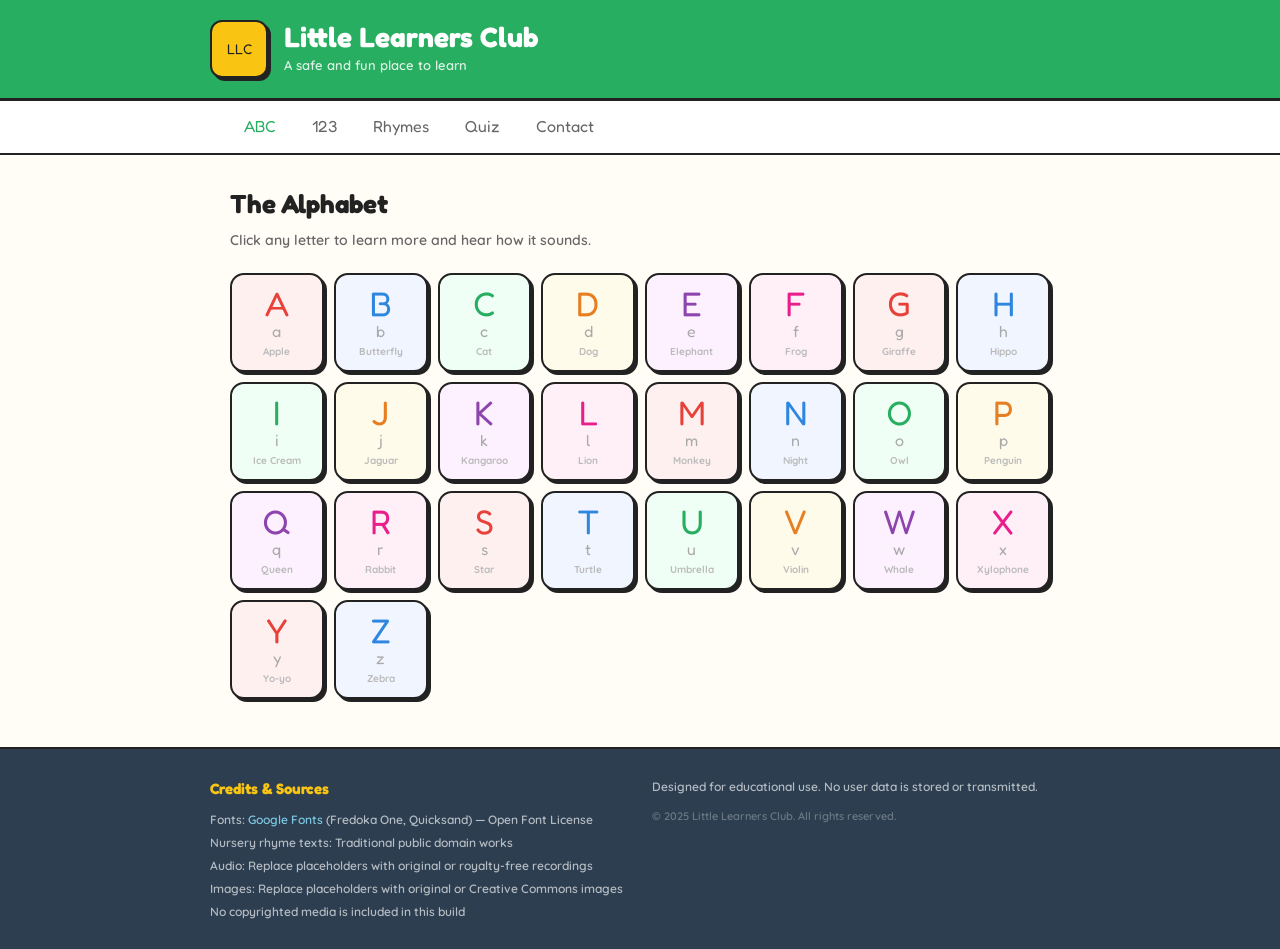
==== kids-learning.html @ 52f984ca "Add files via upload" ====
<!DOCTYPE html>
<html lang="en">
<head>
  <meta charset="UTF-8">
  <meta name="viewport" content="width=device-width, initial-scale=1.0">
  <meta name="description" content="Little Learners Club - An interactive educational website for children to learn the alphabet, numbers, and nursery rhymes.">
  <title>Little Learners Club</title>
  <link rel="preconnect" href="https://fonts.googleapis.com">
  <link rel="preconnect" href="https://fonts.gstatic.com" crossorigin>
  <link href="https://fonts.googleapis.com/css2?family=Fredoka+One&family=Quicksand:wght@400;600;700&display=swap" rel="stylesheet">
  <link rel="stylesheet" href="style.css">
</head>
<body>

  <a href="#main-content" class="skip-link">Skip to main content</a>

  <header role="banner">
    <div class="header-inner">
      <div class="header-badge" aria-hidden="true">LLC</div>
      <div class="header-text">
        <h1>Little Learners Club</h1>
        <p>A safe and fun place to learn</p>
      </div>

    </div>
  </header>

  <nav role="navigation" aria-label="Main navigation">
    <ul class="nav-list">
      <li><a href="#section-alpha"   class="nav-link active" data-tab="alpha"   aria-current="page">ABC</a></li>
      <li><a href="#section-nums"    class="nav-link"        data-tab="nums">123</a></li>
      <li><a href="#section-rhymes"  class="nav-link"        data-tab="rhymes">Rhymes</a></li>
      <li><a href="#section-quiz"    class="nav-link"        data-tab="quiz">Quiz</a></li>
      <li><a href="#section-contact" class="nav-link"        data-tab="contact">Contact</a></li>
    </ul>
  </nav>

  <main id="main-content" role="main">

    <section id="section-alpha" class="tab-section active" aria-labelledby="alpha-heading">
      <h2 id="alpha-heading" class="section-title">The Alphabet</h2>
      <p class="section-desc">Click any letter to learn more and hear how it sounds.</p>
      <div class="alpha-grid" id="alphaGrid" role="list" aria-label="Alphabet cards"></div>
    </section>

    <section id="section-nums" class="tab-section" aria-labelledby="nums-heading" aria-hidden="true">
      <h2 id="nums-heading" class="section-title">Numbers 0 to 10</h2>
      <p class="section-desc">Click a number card to see its image and play the audio.</p>
      <div class="num-grid" id="numGrid" role="list" aria-label="Number cards"></div>
    </section>

    <section id="section-rhymes" class="tab-section" aria-labelledby="rhymes-heading" aria-hidden="true">
      <h2 id="rhymes-heading" class="section-title">Nursery Rhymes</h2>
      <p class="section-desc">Open a rhyme to read along and play the audio.</p>

      <figure class="video-placeholder" aria-label="Video placeholder">
        <div class="video-box" role="img" aria-label="Video placeholder for nursery rhyme sing-along">
          <div class="video-icon" aria-hidden="true">
            <span class="video-triangle">&#9654;</span>
          </div>
          <p class="video-caption-top">Sing-Along Video</p>
        </div>
        <figcaption>
          Nursery rhyme sing-along video. Replace <code>src</code> with your video file.
          Transcript is shown below each rhyme.
        </figcaption>
      </figure>

      <div class="rhyme-list" id="rhymeList"></div>
    </section>

    <section id="section-quiz" class="tab-section" aria-labelledby="quiz-heading" aria-hidden="true">
      <h2 id="quiz-heading" class="section-title">Quick Quiz</h2>
      <p class="section-desc">Test what you have learned. Answer the question below.</p>
      <div class="quiz-box" id="quizBox" aria-live="polite"></div>
      <div class="quiz-controls">
        <button class="btn-primary" id="nextQuizBtn" onclick="loadQuiz()">Next Question</button>
      </div>
      <div class="quiz-score" id="quizScore" aria-live="polite"></div>
    </section>

    <section id="section-contact" class="tab-section" aria-labelledby="contact-heading" aria-hidden="true">
      <h2 id="contact-heading" class="section-title">Get in Touch</h2>
      <p class="section-desc">Have a suggestion or want to share feedback? Fill in the form below.</p>

      <div class="form-success" id="formSuccess" role="alert" aria-hidden="true">
        <strong>Thank you!</strong> Your message has been received. We will get back to you soon.
      </div>

      <form id="contactForm" class="contact-form" novalidate aria-label="Contact form">

        <div class="form-group">
          <label for="fieldName">Your Name <span class="required" aria-hidden="true">*</span></label>
          <input
            type="text"
            id="fieldName"
            name="name"
            placeholder="e.g. Sarah"
            autocomplete="name"
            aria-required="true"
            aria-describedby="nameError"
          >
          <span class="field-error" id="nameError" role="alert" aria-live="polite"></span>
        </div>

        <div class="form-group">
          <label for="fieldEmail">Email Address <span class="required" aria-hidden="true">*</span></label>
          <input
            type="email"
            id="fieldEmail"
            name="email"
            placeholder="e.g. sarah@example.com"
            autocomplete="email"
            aria-required="true"
            aria-describedby="emailError"
          >
          <span class="field-error" id="emailError" role="alert" aria-live="polite"></span>
        </div>

        <div class="form-group">
          <label for="fieldAge">Child's Age Group <span class="required" aria-hidden="true">*</span></label>
          <select id="fieldAge" name="age_group" aria-required="true" aria-describedby="ageError">
            <option value="">Select an age group</option>
            <option value="2-3">2 to 3 years</option>
            <option value="4-5">4 to 5 years</option>
            <option value="6-7">6 to 7 years</option>
            <option value="8+">8 years and above</option>
          </select>
          <span class="field-error" id="ageError" role="alert" aria-live="polite"></span>
        </div>

        <div class="form-group">
          <label for="fieldMessage">Message <span class="required" aria-hidden="true">*</span></label>
          <textarea
            id="fieldMessage"
            name="message"
            rows="5"
            placeholder="Write your message here..."
            aria-required="true"
            aria-describedby="messageError"
          ></textarea>
          <span class="field-error" id="messageError" role="alert" aria-live="polite"></span>
        </div>

        <div class="form-group form-check">
          <input type="checkbox" id="fieldConsent" name="consent" aria-required="true" aria-describedby="consentError">
          <label for="fieldConsent">
            I agree that this information may be used to respond to my enquiry.
            <span class="required" aria-hidden="true">*</span>
          </label>
          <span class="field-error" id="consentError" role="alert" aria-live="polite"></span>
        </div>

        <button type="submit" class="btn-primary btn-submit">Send Message</button>

      </form>
    </section>

  </main>

  <footer role="contentinfo">
    <div class="footer-inner">
      <div class="footer-credits">
        <h3>Credits &amp; Sources</h3>
        <ul>
          <li>Fonts: <a href="https://fonts.google.com" target="_blank" rel="noopener noreferrer">Google Fonts</a> (Fredoka One, Quicksand) &mdash; Open Font License</li>
          <li>Nursery rhyme texts: Traditional public domain works</li>
          <li>Audio: Replace placeholders with original or royalty-free recordings</li>
          <li>Images: Replace placeholders with original or Creative Commons images</li>
          <li>No copyrighted media is included in this build</li>
        </ul>
      </div>
      <div class="footer-note">
        <p>Designed for educational use. No user data is stored or transmitted.</p>
        <p class="footer-copy">&copy; 2025 Little Learners Club. All rights reserved.</p>
      </div>
    </div>
  </footer>

  <div class="popup-overlay" id="popup" role="dialog" aria-modal="true" aria-labelledby="popLabel" aria-hidden="true" onclick="handleOverlayClick(event)">
    <div class="popup">
      <button class="popup-close" onclick="closePopup()" aria-label="Close popup">&#x2715;</button>

      <div class="img-placeholder" role="img" aria-label="Image placeholder">
        <div class="img-icon" aria-hidden="true"></div>
        <div class="img-path" id="popImgPath">images/letter-a.png</div>
        <p class="img-alt-note" id="popImgAlt"></p>
      </div>

      <span class="big-display" id="popDisplay" aria-live="polite"></span>
      <div class="popup-label" id="popLabel"></div>

      <div class="audio-bar">
        <button
          class="play-btn"
          id="popPlayBtn"
          onclick="handlePopupPlay(event)"
          aria-label="Play audio for this item"
        >&#9654;</button>
        <div class="audio-label" id="popAudioLabel">
          Audio placeholder<br>
          <span id="popAudioPath">audio/letter-a.mp3</span>
        </div>
      </div>

    </div>
  </div>

  <script src="app.js"></script>

</body>
</html>
---- style.css ----
/* ======================================================
   CUSTOM PROPERTIES
====================================================== */
:root {
  --ink:        #222;
  --white:      #ffffff;
  --bg:         #fffdf6;
  --red:        #e8413a;
  --blue:       #2e86de;
  --green:      #27ae60;
  --yellow:     #f9c412;
  --purple:     #8e44ad;
  --orange:     #e67e22;
  --pink:       #e91e8c;

  --font-display: 'Fredoka One', cursive;
  --font-body:    'Quicksand', sans-serif;

  --radius:     14px;
  --border:     2.5px solid var(--ink);
  --shadow:     3px 3px 0 var(--ink);
}

/* ======================================================
   RESET & BASE
====================================================== */
*, *::before, *::after {
  box-sizing: border-box;
  margin: 0;
  padding: 0;
}

html { scroll-behavior: smooth; }

body {
  font-family: var(--font-body);
  background: var(--bg);
  color: var(--ink);
  line-height: 1.6;
  min-height: 100vh;
}

/* ======================================================
   SKIP LINK
====================================================== */
.skip-link {
  position: absolute;
  top: -100px;
  left: 16px;
  background: var(--ink);
  color: var(--white);
  padding: 8px 16px;
  border-radius: 8px;
  font-weight: 700;
  font-size: 14px;
  text-decoration: none;
  z-index: 9999;
  transition: top 0.2s;
}
.skip-link:focus { top: 8px; }

/* ======================================================
   FOCUS STYLES
====================================================== */
:focus-visible {
  outline: 3px solid var(--yellow);
  outline-offset: 3px;
  border-radius: 4px;
}

/* ======================================================
   HEADER
====================================================== */
header {
  background: var(--green);
  border-bottom: 3px solid var(--ink);
  padding: 20px 24px;
}

.header-inner {
  max-width: 860px;
  margin: 0 auto;
  display: flex;
  align-items: center;
  gap: 16px;
}

.header-badge {
  flex-shrink: 0;
  width: 58px;
  height: 58px;
  background: var(--yellow);
  border: 2.5px solid var(--ink);
  border-radius: 12px;
  display: flex;
  align-items: center;
  justify-content: center;
  box-shadow: var(--shadow);
  font-family: var(--font-display);
  font-size: 14px;
  color: var(--ink);
  line-height: 1.1;
  text-align: center;
}

.header-text h1 {
  font-family: var(--font-display);
  font-size: 28px;
  color: var(--white);
  line-height: 1.1;
}

.header-text p {
  font-size: 13px;
  color: rgba(255,255,255,0.85);
  font-weight: 600;
  margin-top: 2px;
}

.header-deco { display: none; }

/* ======================================================
   NAVIGATION
====================================================== */
nav {
  background: var(--white);
  border-bottom: 2.5px solid var(--ink);
  position: sticky;
  top: 0;
  z-index: 50;
}

.nav-list {
  max-width: 860px;
  margin: 0 auto;
  display: flex;
  list-style: none;
  padding: 0 16px;
  overflow-x: auto;
  scrollbar-width: none;
}
.nav-list::-webkit-scrollbar { display: none; }

.nav-link {
  display: block;
  padding: 13px 18px;
  font-family: var(--font-display);
  font-size: 16px;
  color: #666;
  text-decoration: none;
  border-bottom: 3px solid transparent;
  margin-bottom: -2.5px;
  white-space: nowrap;
  transition: color 0.15s, border-color 0.15s;
}

.nav-link.active,
.nav-link[aria-current="page"] {
  color: var(--green);
  border-bottom-color: var(--green);
}

.nav-link:hover:not(.active) {
  color: var(--ink);
  border-bottom-color: #ddd;
}

/* ======================================================
   MAIN
====================================================== */
main {
  max-width: 860px;
  margin: 0 auto;
  padding: 28px 20px 48px;
  min-height: 520px;
}

.tab-section { display: none; }
.tab-section.active { display: block; }

.section-title {
  font-family: var(--font-display);
  font-size: 26px;
  color: var(--ink);
  margin-bottom: 4px;
}

.section-desc {
  font-size: 14px;
  color: #666;
  margin-bottom: 22px;
  font-weight: 600;
}

/* ======================================================
   ALPHABET GRID
====================================================== */
.alpha-grid {
  display: grid;
  grid-template-columns: repeat(auto-fill, minmax(86px, 1fr));
  gap: 10px;
}

.alpha-card {
  background: var(--white);
  border-radius: var(--radius);
  border: var(--border);
  padding: 12px 6px 10px;
  text-align: center;
  cursor: pointer;
  transition: transform 0.12s, box-shadow 0.12s;
  user-select: none;
  box-shadow: var(--shadow);
}

.alpha-card:hover,
.alpha-card:focus {
  transform: translateY(-3px);
  box-shadow: 3px 6px 0 var(--ink);
}

.alpha-card:active {
  transform: translateY(1px);
  box-shadow: 1px 1px 0 var(--ink);
}

.alpha-card .big-letter {
  font-family: var(--font-display);
  font-size: 34px;
  line-height: 1;
  display: block;
}

.alpha-card .small-letter {
  font-family: var(--font-display);
  font-size: 16px;
  color: #aaa;
  display: block;
  line-height: 1;
  margin-top: 2px;
}

.alpha-card .word {
  font-size: 10px;
  color: #bbb;
  margin-top: 5px;
  display: block;
  font-weight: 700;
}

.alpha-card:nth-child(6n+1) { background: #fff0f0; }
.alpha-card:nth-child(6n+1) .big-letter { color: var(--red); }
.alpha-card:nth-child(6n+2) { background: #f0f5ff; }
.alpha-card:nth-child(6n+2) .big-letter { color: var(--blue); }
.alpha-card:nth-child(6n+3) { background: #f0fff5; }
.alpha-card:nth-child(6n+3) .big-letter { color: var(--green); }
.alpha-card:nth-child(6n+4) { background: #fffbea; }
.alpha-card:nth-child(6n+4) .big-letter { color: var(--orange); }
.alpha-card:nth-child(6n+5) { background: #fdf0ff; }
.alpha-card:nth-child(6n+5) .big-letter { color: var(--purple); }
.alpha-card:nth-child(6n+6) { background: #fff0f8; }
.alpha-card:nth-child(6n+6) .big-letter { color: var(--pink); }

/* ======================================================
   NUMBER GRID
====================================================== */
.num-grid {
  display: grid;
  grid-template-columns: repeat(auto-fill, minmax(110px, 1fr));
  gap: 12px;
}

.num-card {
  background: var(--white);
  border-radius: var(--radius);
  border: var(--border);
  padding: 18px 10px 12px;
  text-align: center;
  cursor: pointer;
  box-shadow: var(--shadow);
  transition: transform 0.12s, box-shadow 0.12s;
  user-select: none;
}

.num-card:hover,
.num-card:focus {
  transform: translateY(-3px);
  box-shadow: 3px 6px 0 var(--ink);
}

.num-card:active {
  transform: translateY(1px);
  box-shadow: 1px 1px 0 var(--ink);
}

.num-card .big-num {
  font-family: var(--font-display);
  font-size: 50px;
  line-height: 1;
  display: block;
}

.num-card .dot-count {
  font-size: 12px;
  color: var(--orange);
  margin-top: 4px;
  letter-spacing: 3px;
  min-height: 18px;
  display: block;
}

.num-card .num-word {
  font-size: 11px;
  font-weight: 700;
  color: #888;
  margin-top: 4px;
  text-transform: uppercase;
  letter-spacing: 0.5px;
  display: block;
}

.num-card .tap-hint {
  font-size: 10px;
  color: #ccc;
  margin-top: 5px;
  display: block;
  font-weight: 600;
}

.num-card:nth-child(4n+1) .big-num { color: var(--red); }
.num-card:nth-child(4n+2) .big-num { color: var(--blue); }
.num-card:nth-child(4n+3) .big-num { color: var(--green); }
.num-card:nth-child(4n+4) .big-num { color: var(--purple); }

/* ======================================================
   VIDEO PLACEHOLDER
====================================================== */
.video-placeholder {
  margin-bottom: 24px;
}

.video-box {
  background: #1a1a2e;
  border-radius: var(--radius);
  border: var(--border);
  box-shadow: var(--shadow);
  height: 170px;
  display: flex;
  flex-direction: column;
  align-items: center;
  justify-content: center;
  gap: 10px;
  cursor: pointer;
}

.video-icon {
  width: 56px;
  height: 56px;
  border-radius: 50%;
  background: rgba(249,196,18,0.2);
  border: 2px solid var(--yellow);
  display: flex;
  align-items: center;
  justify-content: center;
}

.video-triangle {
  font-size: 20px;
  color: var(--yellow);
  margin-left: 4px;
}

.video-caption-top {
  font-family: var(--font-display);
  font-size: 13px;
  color: rgba(255,255,255,0.5);
  letter-spacing: 1.5px;
  text-transform: uppercase;
}

.video-placeholder figcaption {
  font-size: 12px;
  color: #aaa;
  margin-top: 8px;
  line-height: 1.5;
}

/* ======================================================
   RHYME LIST
====================================================== */
.rhyme-list {
  display: flex;
  flex-direction: column;
  gap: 10px;
}

.rhyme-card {
  background: var(--white);
  border-radius: var(--radius);
  border: var(--border);
  box-shadow: var(--shadow);
  overflow: hidden;
}

.rhyme-card:nth-child(4n+1) { border-left: 5px solid var(--red); }
.rhyme-card:nth-child(4n+2) { border-left: 5px solid var(--blue); }
.rhyme-card:nth-child(4n+3) { border-left: 5px solid var(--green); }
.rhyme-card:nth-child(4n+4) { border-left: 5px solid var(--purple); }

.rhyme-header {
  display: flex;
  align-items: center;
  justify-content: space-between;
  padding: 14px 16px;
  cursor: pointer;
  gap: 12px;
}

.rhyme-header:focus { outline: 3px solid var(--yellow); outline-offset: -3px; }

.rhyme-name {
  font-family: var(--font-display);
  font-size: 17px;
  color: var(--ink);
}

.rhyme-arrow {
  font-size: 12px;
  color: #aaa;
  transition: transform 0.2s;
  flex-shrink: 0;
}

.rhyme-card.open .rhyme-arrow { transform: rotate(90deg); }

.rhyme-body {
  display: none;
  padding: 12px 16px 16px;
  font-size: 14px;
  line-height: 2;
  color: #444;
  font-weight: 600;
  border-top: 2px solid #eee;
}

.rhyme-card.open .rhyme-body { display: block; }

.rhyme-transcript {
  margin-top: 12px;
  padding-top: 10px;
  border-top: 1px dashed #ddd;
  font-size: 11px;
  color: #bbb;
  font-style: italic;
}

/* ======================================================
   AUDIO BAR
====================================================== */
.audio-bar {
  display: flex;
  align-items: center;
  gap: 12px;
  margin-bottom: 14px;
  background: #f7f7f7;
  border-radius: 10px;
  padding: 10px 14px;
  border: 2px solid #eee;
}

.play-btn {
  width: 36px;
  height: 36px;
  border-radius: 50%;
  border: 2px solid var(--ink);
  background: var(--green);
  cursor: pointer;
  display: flex;
  align-items: center;
  justify-content: center;
  font-size: 11px;
  color: var(--white);
  flex-shrink: 0;
  box-shadow: 2px 2px 0 var(--ink);
  transition: background 0.12s, transform 0.12s;
  padding: 0;
  line-height: 1;
}

.play-btn:hover,
.play-btn:focus {
  background: #219a52;
  transform: scale(1.05);
}

.play-btn:active { transform: scale(0.96); }

.audio-label {
  font-size: 11px;
  color: #888;
  font-weight: 700;
  line-height: 1.5;
}

/* ======================================================
   QUIZ SECTION
====================================================== */
.quiz-box {
  background: var(--white);
  border-radius: var(--radius);
  border: var(--border);
  box-shadow: var(--shadow);
  padding: 24px 20px;
  margin-bottom: 16px;
  min-height: 180px;
}

.quiz-question {
  font-family: var(--font-display);
  font-size: 20px;
  color: var(--ink);
  margin-bottom: 18px;
  line-height: 1.35;
}

.quiz-options {
  display: grid;
  grid-template-columns: 1fr 1fr;
  gap: 10px;
  list-style: none;
}

.quiz-option {
  background: #f5f5f5;
  border: 2px solid var(--ink);
  border-radius: 10px;
  padding: 11px 14px;
  font-family: var(--font-display);
  font-size: 16px;
  color: var(--ink);
  cursor: pointer;
  text-align: center;
  box-shadow: 2px 2px 0 var(--ink);
  transition: background 0.12s, transform 0.1s;
}

.quiz-option:hover:not(:disabled),
.quiz-option:focus:not(:disabled) {
  background: #ebebeb;
  transform: translateY(-2px);
}

.quiz-option.correct {
  background: #d4edda;
  border-color: var(--green);
  color: #155724;
  box-shadow: 2px 2px 0 var(--green);
}

.quiz-option.wrong {
  background: #fde8e7;
  border-color: var(--red);
  color: var(--red);
  box-shadow: 2px 2px 0 var(--red);
}

.quiz-option:disabled { cursor: default; transform: none; }

.quiz-result {
  font-size: 15px;
  font-weight: 700;
  margin-top: 14px;
  padding: 12px 16px;
  border-radius: 10px;
  border: 2px solid;
  font-family: var(--font-display);
}

.quiz-result.pass {
  background: #d4edda;
  border-color: var(--green);
  color: #155724;
}

.quiz-result.fail {
  background: #fde8e7;
  border-color: var(--red);
  color: var(--red);
}

.quiz-controls { margin-bottom: 14px; }

.quiz-score {
  font-size: 14px;
  font-weight: 700;
  color: #666;
  min-height: 20px;
}

/* ======================================================
   BUTTONS
====================================================== */
.btn-primary {
  background: var(--blue);
  color: var(--white);
  border: 2px solid var(--ink);
  border-radius: 10px;
  padding: 11px 26px;
  font-family: var(--font-display);
  font-size: 16px;
  cursor: pointer;
  box-shadow: var(--shadow);
  transition: background 0.12s, transform 0.1s;
}

.btn-primary:hover,
.btn-primary:focus {
  background: #2472c8;
  transform: translateY(-2px);
}

.btn-primary:active {
  transform: translateY(1px);
  box-shadow: 1px 1px 0 var(--ink);
}

/* ======================================================
   CONTACT FORM
====================================================== */
.contact-form {
  background: var(--white);
  border-radius: var(--radius);
  border: var(--border);
  box-shadow: var(--shadow);
  padding: 28px 24px;
  max-width: 560px;
}

.form-group { margin-bottom: 18px; }

.form-group label {
  display: block;
  font-family: var(--font-display);
  font-size: 15px;
  font-weight: 700;
  color: var(--ink);
  margin-bottom: 6px;
}

.required { color: var(--red); margin-left: 2px; }

.form-group input:not([type="checkbox"]),
.form-group select,
.form-group textarea {
  width: 100%;
  padding: 10px 13px;
  border: 2px solid #ccc;
  border-radius: 10px;
  font-family: var(--font-body);
  font-size: 14px;
  font-weight: 600;
  color: var(--ink);
  background: #fafafa;
  transition: border-color 0.15s;
  appearance: none;
}

.form-group input:not([type="checkbox"]):focus,
.form-group select:focus,
.form-group textarea:focus {
  border-color: var(--blue);
  background: var(--white);
  outline: none;
  box-shadow: 0 0 0 3px rgba(46,134,222,0.15);
}

.form-group input:not([type="checkbox"]).invalid,
.form-group select.invalid,
.form-group textarea.invalid {
  border-color: var(--red);
  background: #fff8f8;
}

.form-group textarea {
  resize: vertical;
  min-height: 110px;
}

.form-check {
  display: flex;
  align-items: flex-start;
  gap: 10px;
  flex-wrap: wrap;
}

.form-check input[type="checkbox"] {
  width: 20px;
  height: 20px;
  min-width: 20px;
  margin-top: 2px;
  flex-shrink: 0;
  cursor: pointer;
  accent-color: var(--green);
}

.form-check input[type="checkbox"].invalid {
  outline: 2px solid var(--red);
  outline-offset: 2px;
}

.form-check label {
  margin-bottom: 0;
  font-family: var(--font-body);
  font-size: 14px;
  font-weight: 600;
  line-height: 1.5;
  flex: 1;
}

.form-check .field-error {
  flex-basis: 100%;
  margin-top: 0;
  padding-left: 30px;
}

.field-error {
  display: block;
  font-size: 12px;
  color: var(--red);
  font-weight: 700;
  margin-top: 5px;
  min-height: 18px;
}

.btn-submit {
  width: 100%;
  padding: 13px;
  font-size: 17px;
  margin-top: 6px;
  background: var(--green);
}

.btn-submit:hover,
.btn-submit:focus { background: #219a52; }

.form-success {
  display: none;
  background: #d4edda;
  border: 2px solid var(--green);
  border-radius: 10px;
  padding: 14px 18px;
  font-size: 14px;
  font-weight: 700;
  color: #155724;
  margin-bottom: 20px;
}

.form-success.show { display: block; }

/* ======================================================
   POPUP
====================================================== */
.popup-overlay {
  display: none;
  position: fixed;
  top: 0; left: 0; right: 0; bottom: 0;
  background: rgba(0,0,0,0.5);
  align-items: center;
  justify-content: center;
  z-index: 200;
  padding: 20px;
}

.popup-overlay.show { display: flex; }

.popup {
  background: var(--white);
  border-radius: var(--radius);
  border: var(--border);
  box-shadow: 5px 5px 0 var(--ink);
  padding: 22px 24px 24px;
  text-align: center;
  max-width: 300px;
  width: 100%;
  position: relative;
  animation: popIn 0.2s cubic-bezier(0.34, 1.56, 0.64, 1);
}

@keyframes popIn {
  from { transform: scale(0.6); opacity: 0; }
  to   { transform: scale(1);   opacity: 1; }
}

.img-placeholder {
  width: 100%;
  height: 120px;
  background: #f5f5f5;
  border-radius: 10px;
  border: 2px dashed #ccc;
  display: flex;
  flex-direction: column;
  align-items: center;
  justify-content: center;
  margin-bottom: 14px;
}

.img-icon {
  width: 38px;
  height: 30px;
  border: 2px solid #ccc;
  border-radius: 5px;
  position: relative;
}

.img-icon::before {
  content: '';
  position: absolute;
  bottom: 6px; left: 5px;
  width: 0; height: 0;
  border-left: 7px solid transparent;
  border-right: 7px solid transparent;
  border-bottom: 9px solid #ccc;
}

.img-icon::after {
  content: '';
  position: absolute;
  bottom: 7px; right: 5px;
  width: 7px; height: 7px;
  border-radius: 50%;
  background: #ccc;
}

.img-path {
  font-size: 10px;
  color: #bbb;
  font-weight: 700;
  margin-top: 8px;
  padding: 0 10px;
  word-break: break-all;
}

.img-alt-note {
  font-size: 10px;
  color: #ccc;
  margin-top: 2px;
  padding: 0 10px;
  font-style: italic;
}

.popup .big-display {
  font-family: var(--font-display);
  font-size: 60px;
  line-height: 1;
  display: block;
}

.popup .popup-label {
  font-family: var(--font-display);
  font-size: 19px;
  color: #666;
  margin-top: 4px;
  margin-bottom: 14px;
}

.popup-close {
  position: absolute;
  top: 10px; right: 12px;
  width: 28px; height: 28px;
  border-radius: 50%;
  background: #f0f0f0;
  border: 2px solid #ccc;
  cursor: pointer;
  font-size: 13px;
  color: #888;
  display: flex;
  align-items: center;
  justify-content: center;
  transition: background 0.12s;
}

.popup-close:hover,
.popup-close:focus {
  background: #e0e0e0;
  color: var(--ink);
}

/* ======================================================
   FOOTER
====================================================== */
footer {
  background: #2c3e50;
  border-top: 2.5px solid var(--ink);
  color: rgba(255,255,255,0.65);
  padding: 28px 24px;
}

.footer-inner {
  max-width: 860px;
  margin: 0 auto;
  display: grid;
  grid-template-columns: 1fr 1fr;
  gap: 24px;
}

footer h3 {
  font-family: var(--font-display);
  font-size: 15px;
  color: var(--yellow);
  margin-bottom: 10px;
}

footer ul {
  list-style: none;
  display: flex;
  flex-direction: column;
  gap: 5px;
}

footer ul li {
  font-size: 12px;
  line-height: 1.5;
  font-weight: 600;
}

footer a {
  color: #7ec8e3;
  text-decoration: none;
}

footer a:hover { text-decoration: underline; }

.footer-note {
  font-size: 12px;
  line-height: 1.7;
  font-weight: 600;
}

.footer-copy {
  margin-top: 10px;
  font-size: 11px;
  color: rgba(255,255,255,0.3);
}

/* ======================================================
   RESPONSIVE
====================================================== */
@media (max-width: 560px) {
  .header-text h1 { font-size: 22px; }
  main { padding: 20px 14px 32px; }
  .alpha-grid { grid-template-columns: repeat(auto-fill, minmax(70px, 1fr)); }
  .num-grid { grid-template-columns: repeat(auto-fill, minmax(96px, 1fr)); }
  .quiz-options { grid-template-columns: 1fr; }
  .footer-inner { grid-template-columns: 1fr; }
  .contact-form { padding: 20px 16px; }
}
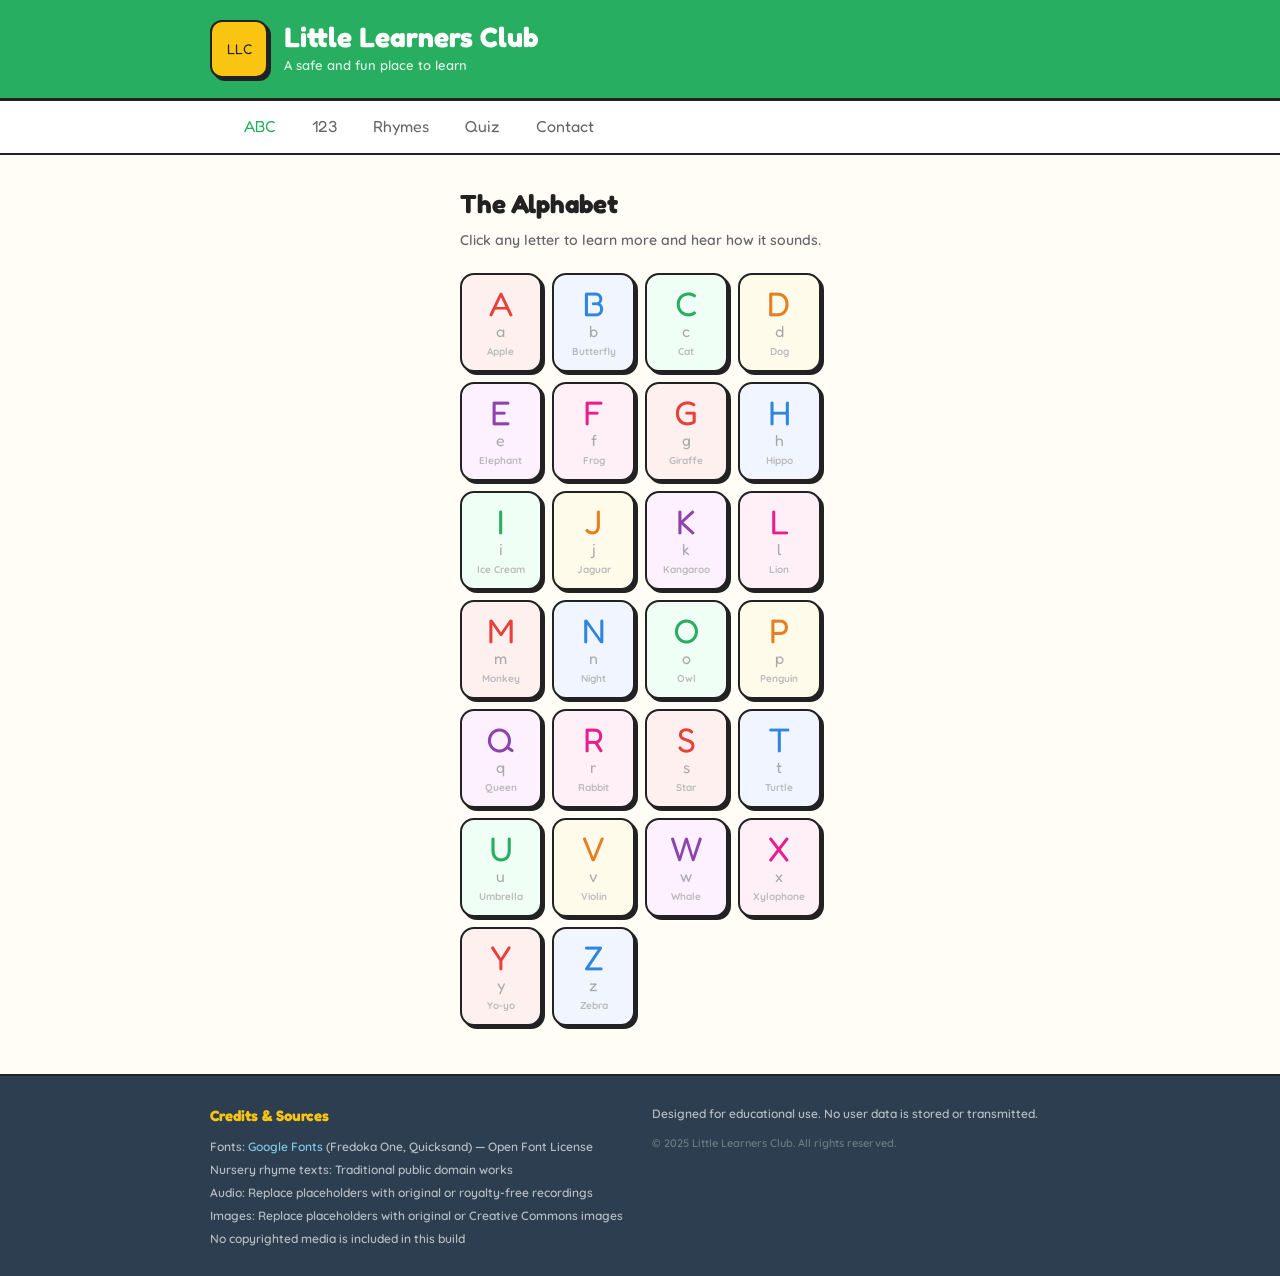
==== commit ed13beb0: "Update kids-learning.html" ====
--- a/kids-learning.html
+++ b/kids-learning.html
@@ -8,7 +8,7 @@
   <link rel="preconnect" href="https://fonts.googleapis.com">
   <link rel="preconnect" href="https://fonts.gstatic.com" crossorigin>
   <link href="https://fonts.googleapis.com/css2?family=Fredoka+One&family=Quicksand:wght@400;600;700&display=swap" rel="stylesheet">
-  <link rel="stylesheet" href="style.css">
+  <link rel="stylesheet" href="css/style.css">
 </head>
 <body>
 
@@ -206,7 +206,7 @@
     </div>
   </div>
 
-  <script src="app.js"></script>
+  <script src="./js/app.js"></script>
 
 </body>
 </html>
--- a/css/style.css
+++ b/css/style.css
@@ -0,0 +1,958 @@
+/* ======================================================
+   CUSTOM PROPERTIES
+====================================================== */
+:root {
+  --ink:        #222;
+  --white:      #ffffff;
+  --bg:         #fffdf6;
+  --red:        #e8413a;
+  --blue:       #2e86de;
+  --green:      #27ae60;
+  --yellow:     #f9c412;
+  --purple:     #8e44ad;
+  --orange:     #e67e22;
+  --pink:       #e91e8c;
+
+  --font-display: 'Fredoka One', cursive;
+  --font-body:    'Quicksand', sans-serif;
+
+  --radius:     14px;
+  --border:     2.5px solid var(--ink);
+  --shadow:     3px 3px 0 var(--ink);
+}
+
+/* ======================================================
+   RESET & BASE
+====================================================== */
+*, *::before, *::after {
+  box-sizing: border-box;
+  margin: 0;
+  padding: 0;
+}
+
+html { scroll-behavior: smooth; }
+
+body {
+  font-family: var(--font-body);
+  background: var(--bg);
+  color: var(--ink);
+  line-height: 1.6;
+  min-height: 100vh;
+  display: flex;
+  flex-direction: column;
+}
+
+/* ======================================================
+   SKIP LINK
+====================================================== */
+.skip-link {
+  position: absolute;
+  top: -100px;
+  left: 16px;
+  background: var(--ink);
+  color: var(--white);
+  padding: 8px 16px;
+  border-radius: 8px;
+  font-weight: 700;
+  font-size: 14px;
+  text-decoration: none;
+  z-index: 9999;
+  transition: top 0.2s;
+}
+.skip-link:focus { top: 8px; }
+
+/* ======================================================
+   FOCUS STYLES
+====================================================== */
+:focus-visible {
+  outline: 3px solid var(--yellow);
+  outline-offset: 3px;
+  border-radius: 4px;
+}
+
+/* ======================================================
+   HEADER
+====================================================== */
+header {
+  background: var(--green);
+  border-bottom: 3px solid var(--ink);
+  padding: 20px 24px;
+}
+
+.header-inner {
+  max-width: 860px;
+  margin: 0 auto;
+  display: flex;
+  align-items: center;
+  gap: 16px;
+}
+
+.header-badge {
+  flex-shrink: 0;
+  width: 58px;
+  height: 58px;
+  background: var(--yellow);
+  border: 2.5px solid var(--ink);
+  border-radius: 12px;
+  display: flex;
+  align-items: center;
+  justify-content: center;
+  box-shadow: var(--shadow);
+  font-family: var(--font-display);
+  font-size: 14px;
+  color: var(--ink);
+  line-height: 1.1;
+  text-align: center;
+}
+
+.header-text h1 {
+  font-family: var(--font-display);
+  font-size: 28px;
+  color: var(--white);
+  line-height: 1.1;
+}
+
+.header-text p {
+  font-size: 13px;
+  color: rgba(255,255,255,0.85);
+  font-weight: 600;
+  margin-top: 2px;
+}
+
+.header-deco { display: none; }
+
+/* ======================================================
+   NAVIGATION
+====================================================== */
+nav {
+  background: var(--white);
+  border-bottom: 2.5px solid var(--ink);
+  position: sticky;
+  top: 0;
+  z-index: 50;
+}
+
+.nav-list {
+  max-width: 860px;
+  margin: 0 auto;
+  display: flex;
+  list-style: none;
+  padding: 0 16px;
+  overflow-x: auto;
+  scrollbar-width: none;
+}
+.nav-list::-webkit-scrollbar { display: none; }
+
+.nav-link {
+  display: block;
+  padding: 13px 18px;
+  font-family: var(--font-display);
+  font-size: 16px;
+  color: #666;
+  text-decoration: none;
+  border-bottom: 3px solid transparent;
+  margin-bottom: -2.5px;
+  white-space: nowrap;
+  transition: color 0.15s, border-color 0.15s;
+}
+
+.nav-link.active,
+.nav-link[aria-current="page"] {
+  color: var(--green);
+  border-bottom-color: var(--green);
+}
+
+.nav-link:hover:not(.active) {
+  color: var(--ink);
+  border-bottom-color: #ddd;
+}
+
+/* ======================================================
+   MAIN
+====================================================== */
+main {
+  max-width: 860px;
+  margin: 0 auto;
+  padding: 28px 20px 48px;
+  flex: 1;
+}
+
+.tab-section { display: none; }
+.tab-section.active { display: block; }
+
+.section-title {
+  font-family: var(--font-display);
+  font-size: 26px;
+  color: var(--ink);
+  margin-bottom: 4px;
+}
+
+.section-desc {
+  font-size: 14px;
+  color: #666;
+  margin-bottom: 22px;
+  font-weight: 600;
+}
+
+/* ======================================================
+   ALPHABET GRID
+====================================================== */
+.alpha-grid {
+  display: grid;
+  grid-template-columns: repeat(auto-fill, minmax(72px, 1fr));
+  gap: 10px;
+}
+
+.alpha-card {
+  background: var(--white);
+  border-radius: var(--radius);
+  border: var(--border);
+  padding: 12px 6px 10px;
+  text-align: center;
+  cursor: pointer;
+  transition: transform 0.12s, box-shadow 0.12s;
+  user-select: none;
+  box-shadow: var(--shadow);
+}
+
+.alpha-card:hover,
+.alpha-card:focus {
+  transform: translateY(-3px);
+  box-shadow: 3px 6px 0 var(--ink);
+}
+
+.alpha-card:active {
+  transform: translateY(1px);
+  box-shadow: 1px 1px 0 var(--ink);
+}
+
+.alpha-card .big-letter {
+  font-family: var(--font-display);
+  font-size: 34px;
+  line-height: 1;
+  display: block;
+}
+
+.alpha-card .small-letter {
+  font-family: var(--font-display);
+  font-size: 16px;
+  color: #aaa;
+  display: block;
+  line-height: 1;
+  margin-top: 2px;
+}
+
+.alpha-card .word {
+  font-size: 10px;
+  color: #bbb;
+  margin-top: 5px;
+  display: block;
+  font-weight: 700;
+}
+
+.alpha-card:nth-child(6n+1) { background: #fff0f0; }
+.alpha-card:nth-child(6n+1) .big-letter { color: var(--red); }
+.alpha-card:nth-child(6n+2) { background: #f0f5ff; }
+.alpha-card:nth-child(6n+2) .big-letter { color: var(--blue); }
+.alpha-card:nth-child(6n+3) { background: #f0fff5; }
+.alpha-card:nth-child(6n+3) .big-letter { color: var(--green); }
+.alpha-card:nth-child(6n+4) { background: #fffbea; }
+.alpha-card:nth-child(6n+4) .big-letter { color: var(--orange); }
+.alpha-card:nth-child(6n+5) { background: #fdf0ff; }
+.alpha-card:nth-child(6n+5) .big-letter { color: var(--purple); }
+.alpha-card:nth-child(6n+6) { background: #fff0f8; }
+.alpha-card:nth-child(6n+6) .big-letter { color: var(--pink); }
+
+/* ======================================================
+   NUMBER GRID
+====================================================== */
+.num-grid {
+  display: grid;
+  grid-template-columns: repeat(auto-fill, minmax(110px, 1fr));
+  gap: 12px;
+}
+
+.num-card {
+  background: var(--white);
+  border-radius: var(--radius);
+  border: var(--border);
+  padding: 18px 10px 12px;
+  text-align: center;
+  cursor: pointer;
+  box-shadow: var(--shadow);
+  transition: transform 0.12s, box-shadow 0.12s;
+  user-select: none;
+}
+
+.num-card:hover,
+.num-card:focus {
+  transform: translateY(-3px);
+  box-shadow: 3px 6px 0 var(--ink);
+}
+
+.num-card:active {
+  transform: translateY(1px);
+  box-shadow: 1px 1px 0 var(--ink);
+}
+
+.num-card .big-num {
+  font-family: var(--font-display);
+  font-size: 50px;
+  line-height: 1;
+  display: block;
+}
+
+.num-card .dot-count {
+  font-size: 12px;
+  color: var(--orange);
+  margin-top: 4px;
+  letter-spacing: 3px;
+  min-height: 18px;
+  display: block;
+}
+
+.num-card .num-word {
+  font-size: 11px;
+  font-weight: 700;
+  color: #888;
+  margin-top: 4px;
+  text-transform: uppercase;
+  letter-spacing: 0.5px;
+  display: block;
+}
+
+.num-card .tap-hint {
+  font-size: 10px;
+  color: #ccc;
+  margin-top: 5px;
+  display: block;
+  font-weight: 600;
+}
+
+.num-card:nth-child(4n+1) .big-num { color: var(--red); }
+.num-card:nth-child(4n+2) .big-num { color: var(--blue); }
+.num-card:nth-child(4n+3) .big-num { color: var(--green); }
+.num-card:nth-child(4n+4) .big-num { color: var(--purple); }
+
+/* ======================================================
+   VIDEO PLACEHOLDER
+====================================================== */
+.video-placeholder {
+  margin-bottom: 24px;
+}
+
+.video-box {
+  background: #1a1a2e;
+  border-radius: var(--radius);
+  border: var(--border);
+  box-shadow: var(--shadow);
+  height: 170px;
+  display: flex;
+  flex-direction: column;
+  align-items: center;
+  justify-content: center;
+  gap: 10px;
+  cursor: pointer;
+}
+
+.video-icon {
+  width: 56px;
+  height: 56px;
+  border-radius: 50%;
+  background: rgba(249,196,18,0.2);
+  border: 2px solid var(--yellow);
+  display: flex;
+  align-items: center;
+  justify-content: center;
+}
+
+.video-triangle {
+  font-size: 20px;
+  color: var(--yellow);
+  margin-left: 4px;
+}
+
+.video-caption-top {
+  font-family: var(--font-display);
+  font-size: 13px;
+  color: rgba(255,255,255,0.5);
+  letter-spacing: 1.5px;
+  text-transform: uppercase;
+}
+
+.video-placeholder figcaption {
+  font-size: 12px;
+  color: #aaa;
+  margin-top: 8px;
+  line-height: 1.5;
+}
+
+/* ======================================================
+   RHYME LIST
+====================================================== */
+.rhyme-list {
+  display: flex;
+  flex-direction: column;
+  gap: 10px;
+}
+
+.rhyme-card {
+  background: var(--white);
+  border-radius: var(--radius);
+  border: var(--border);
+  box-shadow: var(--shadow);
+  overflow: hidden;
+}
+
+.rhyme-card:nth-child(4n+1) { border-left: 5px solid var(--red); }
+.rhyme-card:nth-child(4n+2) { border-left: 5px solid var(--blue); }
+.rhyme-card:nth-child(4n+3) { border-left: 5px solid var(--green); }
+.rhyme-card:nth-child(4n+4) { border-left: 5px solid var(--purple); }
+
+.rhyme-header {
+  display: flex;
+  align-items: center;
+  justify-content: space-between;
+  padding: 14px 16px;
+  cursor: pointer;
+  gap: 12px;
+}
+
+.rhyme-header:focus { outline: 3px solid var(--yellow); outline-offset: -3px; }
+
+.rhyme-name {
+  font-family: var(--font-display);
+  font-size: 17px;
+  color: var(--ink);
+}
+
+.rhyme-arrow {
+  font-size: 12px;
+  color: #aaa;
+  transition: transform 0.2s;
+  flex-shrink: 0;
+}
+
+.rhyme-card.open .rhyme-arrow { transform: rotate(90deg); }
+
+.rhyme-body {
+  display: none;
+  padding: 12px 16px 16px;
+  font-size: 14px;
+  line-height: 2;
+  color: #444;
+  font-weight: 600;
+  border-top: 2px solid #eee;
+}
+
+.rhyme-card.open .rhyme-body { display: block; }
+
+.rhyme-transcript {
+  margin-top: 12px;
+  padding-top: 10px;
+  border-top: 1px dashed #ddd;
+  font-size: 11px;
+  color: #bbb;
+  font-style: italic;
+}
+
+/* ======================================================
+   AUDIO BAR
+====================================================== */
+.audio-bar {
+  display: flex;
+  align-items: center;
+  gap: 12px;
+  margin-bottom: 14px;
+  background: #f7f7f7;
+  border-radius: 10px;
+  padding: 10px 14px;
+  border: 2px solid #eee;
+}
+
+.play-btn {
+  width: 36px;
+  height: 36px;
+  border-radius: 50%;
+  border: 2px solid var(--ink);
+  background: var(--green);
+  cursor: pointer;
+  display: flex;
+  align-items: center;
+  justify-content: center;
+  font-size: 11px;
+  color: var(--white);
+  flex-shrink: 0;
+  box-shadow: 2px 2px 0 var(--ink);
+  transition: background 0.12s, transform 0.12s;
+  padding: 0;
+  line-height: 1;
+}
+
+.play-btn:hover,
+.play-btn:focus {
+  background: #219a52;
+  transform: scale(1.05);
+}
+
+.play-btn:active { transform: scale(0.96); }
+
+.audio-label {
+  font-size: 11px;
+  color: #888;
+  font-weight: 700;
+  line-height: 1.5;
+}
+
+/* ======================================================
+   QUIZ SECTION
+====================================================== */
+.quiz-box {
+  background: var(--white);
+  border-radius: var(--radius);
+  border: var(--border);
+  box-shadow: var(--shadow);
+  padding: 24px 20px;
+  margin-bottom: 16px;
+  min-height: 180px;
+}
+
+.quiz-question {
+  font-family: var(--font-display);
+  font-size: 20px;
+  color: var(--ink);
+  margin-bottom: 18px;
+  line-height: 1.35;
+}
+
+.quiz-options {
+  display: grid;
+  grid-template-columns: 1fr 1fr;
+  gap: 10px;
+  list-style: none;
+}
+
+.quiz-option {
+  background: #f5f5f5;
+  border: 2px solid var(--ink);
+  border-radius: 10px;
+  padding: 11px 14px;
+  font-family: var(--font-display);
+  font-size: 16px;
+  color: var(--ink);
+  cursor: pointer;
+  text-align: center;
+  box-shadow: 2px 2px 0 var(--ink);
+  transition: background 0.12s, transform 0.1s;
+}
+
+.quiz-option:hover:not(:disabled),
+.quiz-option:focus:not(:disabled) {
+  background: #ebebeb;
+  transform: translateY(-2px);
+}
+
+.quiz-option.correct {
+  background: #d4edda;
+  border-color: var(--green);
+  color: #155724;
+  box-shadow: 2px 2px 0 var(--green);
+}
+
+.quiz-option.wrong {
+  background: #fde8e7;
+  border-color: var(--red);
+  color: var(--red);
+  box-shadow: 2px 2px 0 var(--red);
+}
+
+.quiz-option:disabled { cursor: default; transform: none; }
+
+.quiz-result {
+  font-size: 15px;
+  font-weight: 700;
+  margin-top: 14px;
+  padding: 12px 16px;
+  border-radius: 10px;
+  border: 2px solid;
+  font-family: var(--font-display);
+}
+
+.quiz-result.pass {
+  background: #d4edda;
+  border-color: var(--green);
+  color: #155724;
+}
+
+.quiz-result.fail {
+  background: #fde8e7;
+  border-color: var(--red);
+  color: var(--red);
+}
+
+.quiz-controls { margin-bottom: 14px; }
+
+.quiz-score {
+  font-size: 14px;
+  font-weight: 700;
+  color: #666;
+  min-height: 20px;
+}
+
+/* ======================================================
+   BUTTONS
+====================================================== */
+.btn-primary {
+  background: var(--blue);
+  color: var(--white);
+  border: 2px solid var(--ink);
+  border-radius: 10px;
+  padding: 11px 26px;
+  font-family: var(--font-display);
+  font-size: 16px;
+  cursor: pointer;
+  box-shadow: var(--shadow);
+  transition: background 0.12s, transform 0.1s;
+}
+
+.btn-primary:hover,
+.btn-primary:focus {
+  background: #2472c8;
+  transform: translateY(-2px);
+}
+
+.btn-primary:active {
+  transform: translateY(1px);
+  box-shadow: 1px 1px 0 var(--ink);
+}
+
+/* ======================================================
+   CONTACT FORM
+====================================================== */
+.contact-form {
+  background: var(--white);
+  border-radius: var(--radius);
+  border: var(--border);
+  box-shadow: var(--shadow);
+  padding: 28px 24px;
+  max-width: 560px;
+}
+
+.form-group { margin-bottom: 18px; }
+
+.form-group label {
+  display: block;
+  font-family: var(--font-display);
+  font-size: 15px;
+  font-weight: 700;
+  color: var(--ink);
+  margin-bottom: 6px;
+}
+
+.required { color: var(--red); margin-left: 2px; }
+
+.form-group input:not([type="checkbox"]),
+.form-group select,
+.form-group textarea {
+  width: 100%;
+  padding: 10px 13px;
+  border: 2px solid #ccc;
+  border-radius: 10px;
+  font-family: var(--font-body);
+  font-size: 14px;
+  font-weight: 600;
+  color: var(--ink);
+  background: #fafafa;
+  transition: border-color 0.15s;
+  appearance: none;
+}
+
+.form-group input:not([type="checkbox"]):focus,
+.form-group select:focus,
+.form-group textarea:focus {
+  border-color: var(--blue);
+  background: var(--white);
+  outline: none;
+  box-shadow: 0 0 0 3px rgba(46,134,222,0.15);
+}
+
+.form-group input:not([type="checkbox"]).invalid,
+.form-group select.invalid,
+.form-group textarea.invalid {
+  border-color: var(--red);
+  background: #fff8f8;
+}
+
+.form-group textarea {
+  resize: vertical;
+  min-height: 110px;
+}
+
+.form-check {
+  display: flex;
+  align-items: flex-start;
+  gap: 10px;
+  flex-wrap: wrap;
+}
+
+.form-check input[type="checkbox"] {
+  width: 20px;
+  height: 20px;
+  min-width: 20px;
+  margin-top: 2px;
+  flex-shrink: 0;
+  cursor: pointer;
+  accent-color: var(--green);
+}
+
+.form-check input[type="checkbox"].invalid {
+  outline: 2px solid var(--red);
+  outline-offset: 2px;
+}
+
+.form-check label {
+  margin-bottom: 0;
+  font-family: var(--font-body);
+  font-size: 14px;
+  font-weight: 600;
+  line-height: 1.5;
+  flex: 1;
+}
+
+.form-check .field-error {
+  flex-basis: 100%;
+  margin-top: 0;
+  padding-left: 30px;
+}
+
+.field-error {
+  display: block;
+  font-size: 12px;
+  color: var(--red);
+  font-weight: 700;
+  margin-top: 5px;
+  min-height: 18px;
+}
+
+.btn-submit {
+  width: 100%;
+  padding: 13px;
+  font-size: 17px;
+  margin-top: 6px;
+  background: var(--green);
+}
+
+.btn-submit:hover,
+.btn-submit:focus { background: #219a52; }
+
+.form-success {
+  display: none;
+  background: #d4edda;
+  border: 2px solid var(--green);
+  border-radius: 10px;
+  padding: 14px 18px;
+  font-size: 14px;
+  font-weight: 700;
+  color: #155724;
+  margin-bottom: 20px;
+}
+
+.form-success.show { display: block; }
+
+/* ======================================================
+   POPUP
+====================================================== */
+.popup-overlay {
+  display: none;
+  position: fixed;
+  top: 0; left: 0; right: 0; bottom: 0;
+  background: rgba(0,0,0,0.5);
+  align-items: center;
+  justify-content: center;
+  z-index: 200;
+  padding: 20px;
+}
+
+.popup-overlay.show { display: flex; }
+
+.popup {
+  background: var(--white);
+  border-radius: var(--radius);
+  border: var(--border);
+  box-shadow: 5px 5px 0 var(--ink);
+  padding: 22px 24px 24px;
+  text-align: center;
+  max-width: 300px;
+  width: 100%;
+  position: relative;
+  animation: popIn 0.2s cubic-bezier(0.34, 1.56, 0.64, 1);
+}
+
+@keyframes popIn {
+  from { transform: scale(0.6); opacity: 0; }
+  to   { transform: scale(1);   opacity: 1; }
+}
+
+.img-placeholder {
+  width: 100%;
+  height: 120px;
+  background: #f5f5f5;
+  border-radius: 10px;
+  border: 2px dashed #ccc;
+  display: flex;
+  flex-direction: column;
+  align-items: center;
+  justify-content: center;
+  margin-bottom: 14px;
+}
+
+.img-icon {
+  width: 38px;
+  height: 30px;
+  border: 2px solid #ccc;
+  border-radius: 5px;
+  position: relative;
+}
+
+.img-icon::before {
+  content: '';
+  position: absolute;
+  bottom: 6px; left: 5px;
+  width: 0; height: 0;
+  border-left: 7px solid transparent;
+  border-right: 7px solid transparent;
+  border-bottom: 9px solid #ccc;
+}
+
+.img-icon::after {
+  content: '';
+  position: absolute;
+  bottom: 7px; right: 5px;
+  width: 7px; height: 7px;
+  border-radius: 50%;
+  background: #ccc;
+}
+
+.img-path {
+  font-size: 10px;
+  color: #bbb;
+  font-weight: 700;
+  margin-top: 8px;
+  padding: 0 10px;
+  word-break: break-all;
+}
+
+.img-alt-note {
+  font-size: 10px;
+  color: #ccc;
+  margin-top: 2px;
+  padding: 0 10px;
+  font-style: italic;
+}
+
+.popup .big-display {
+  font-family: var(--font-display);
+  font-size: 60px;
+  line-height: 1;
+  display: block;
+}
+
+.popup .popup-label {
+  font-family: var(--font-display);
+  font-size: 19px;
+  color: #666;
+  margin-top: 4px;
+  margin-bottom: 14px;
+}
+
+.popup-close {
+  position: absolute;
+  top: 10px; right: 12px;
+  width: 28px; height: 28px;
+  border-radius: 50%;
+  background: #f0f0f0;
+  border: 2px solid #ccc;
+  cursor: pointer;
+  font-size: 13px;
+  color: #888;
+  display: flex;
+  align-items: center;
+  justify-content: center;
+  transition: background 0.12s;
+}
+
+.popup-close:hover,
+.popup-close:focus {
+  background: #e0e0e0;
+  color: var(--ink);
+}
+
+/* ======================================================
+   FOOTER
+====================================================== */
+footer {
+  background: #2c3e50;
+  border-top: 2.5px solid var(--ink);
+  color: rgba(255,255,255,0.65);
+  padding: 28px 24px;
+}
+
+.footer-inner {
+  max-width: 860px;
+  margin: 0 auto;
+  display: grid;
+  grid-template-columns: 1fr 1fr;
+  gap: 24px;
+}
+
+footer h3 {
+  font-family: var(--font-display);
+  font-size: 15px;
+  color: var(--yellow);
+  margin-bottom: 10px;
+}
+
+footer ul {
+  list-style: none;
+  display: flex;
+  flex-direction: column;
+  gap: 5px;
+}
+
+footer ul li {
+  font-size: 12px;
+  line-height: 1.5;
+  font-weight: 600;
+}
+
+footer a {
+  color: #7ec8e3;
+  text-decoration: none;
+}
+
+footer a:hover { text-decoration: underline; }
+
+.footer-note {
+  font-size: 12px;
+  line-height: 1.7;
+  font-weight: 600;
+}
+
+.footer-copy {
+  margin-top: 10px;
+  font-size: 11px;
+  color: rgba(255,255,255,0.3);
+}
+
+/* ======================================================
+   RESPONSIVE
+====================================================== */
+@media (max-width: 560px) {
+  .header-text h1 { font-size: 22px; }
+  main { padding: 20px 14px 32px; }
+  .alpha-grid { grid-template-columns: repeat(auto-fill, minmax(60px, 1fr)); }
+  .num-grid { grid-template-columns: repeat(auto-fill, minmax(96px, 1fr)); }
+  .quiz-options { grid-template-columns: 1fr; }
+  .footer-inner { grid-template-columns: 1fr; }
+  .contact-form { padding: 20px 16px; }
+}
